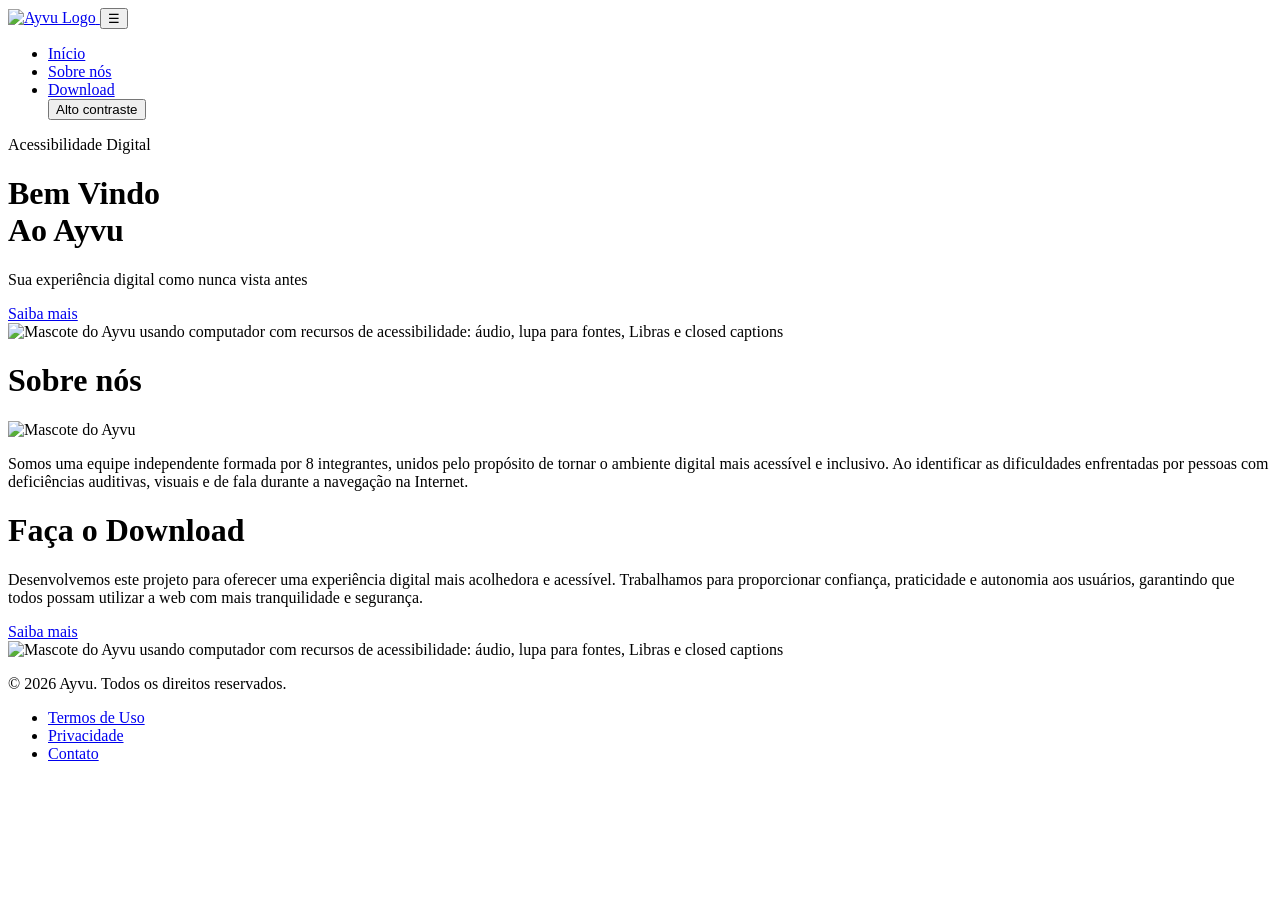
==== index.html @ 4005ec37 "Adiciona arquivo index.html com estrutura inicial do site Ayvu" ====
<!DOCTYPE html>
<html lang="pt-BR">
<head>
  <meta charset="UTF-8">
  <meta name="viewport" content="width=device-width, initial-scale=1.0">
  <title>Ayvu - Sua experiência digital como nunca vista antes</title>
  <meta name="description" content="Ayvu é a plataforma moderna que transforma sua experiência digital com acessibilidade completa.">
  <link rel="icon" type="image/png" href="assets/logo.png">
  
  <!-- Estilos -->
  <link rel="stylesheet" href="css/style.css">

  <!-- Script do tema de alto contraste -->
  <script src="javascript.js" defer></script>
</head>
<body>

  <!-- Barra de Navegação -->
  <header class="site-header">
    <nav class="navbar" aria-label="Navegação Principal">
      <a href="#" class="brand-link" aria-label="Página inicial Ayvu">
        <img src="assets/logo.png" alt="Ayvu Logo" class="brand-logo">
      </a>

      <!-- Botão Hambúrguer para Mobile -->
      <button class="mobile-toggle" aria-label="Abrir menu de navegação" id="mobile-toggle">
        &#9776;
      </button>

      <!-- Links do Menu -->
      <ul class="nav-links" id="nav-links">
        <li class="nav-item active"><a href="#inicio">Início</a></li>
        <li class="nav-item"><a href="#sobre">Sobre nós</a></li>
        <li class="nav-item"><a href="#download">Download</a></li>
        <button id="toggle-tema" type="button" aria-pressed="false">Alto contraste</button>
        </li>

      </ul>
    </nav>
  </header>

  <!-- Seção Principal / Hero -->
  <main class="hero-section" id="inicio">
    <div class="container">
      <div class="hero-grid">
        
        <!-- Conteúdo Textual -->
        <div class="hero-content">
          <span class="hero-badge">Acessibilidade Digital</span>
          <h1 class="hero-title">Bem Vindo<br>Ao Ayvu</h1>
          <p class="hero-subtitle">Sua experiência digital como nunca vista antes</p>
          <a href="#sobre" class="cta-button">Saiba mais</a>
        </div>

        <!-- Ilustração do Mascote -->
        <div class="hero-visual">
          <div class="mascot-wrapper">
            <img 
              src="assets/marcha_ayvu.png" 
              alt="Mascote do Ayvu usando computador com recursos de acessibilidade: áudio, lupa para fontes, Libras e closed captions" 
              class="mascot-image"
            >
          </div>
        </div>

      </div>
    </div>
  </main>

  <!-- Seção Sobre (fundo azul) -->
  <main class="hero-section sobre" id="sobre">
    <div class="container">
      <div class="hero-grid sobre-grid">

        <!-- Título -->
        <h1 class="hero-title">Sobre nós</h1>

        <!-- Imagem (substitua pelo arquivo desejado) -->
        <div class="hero-visual">
          <div class="mascot-wrapper">
            <img
              src="assets/mascot_tablet.png"
              alt="Mascote do Ayvu"
              class="mascot-image"
            >
          </div>
        </div>

        <!-- Texto para inserção -->
        <p class="hero-subtitle">Somos uma equipe independente formada por 8 integrantes, unidos pelo propósito de tornar o ambiente digital mais acessível e inclusivo. Ao identificar as dificuldades enfrentadas por pessoas com deficiências auditivas, visuais e de fala durante a navegação na Internet.</p>

      </div>
    </div>
  </main>

   <!-- Seção de Download / Hero -->
  <main class="hero-section" id="download">
    <div class="container">
      <div class="hero-grid">
        
        <!-- Conteúdo Textual -->
        <div class="hero-content">
          <h1 class="hero-title">Faça o Download</h1>
          <p class="hero-subtitle">Desenvolvemos este projeto para oferecer uma experiência digital mais acolhedora e acessível. Trabalhamos para proporcionar confiança, praticidade e autonomia aos usuários, garantindo que todos possam utilizar a web com mais tranquilidade e segurança.</p>
          <a href="#sobre" class="cta-button">Saiba mais</a>
        </div>

        <!-- Ilustração do Mascote -->
        <div class="hero-visual">
          <div class="mascot-wrapper">
            <img 
              src="assets/mascot_swing.png" 
              alt="Mascote do Ayvu usando computador com recursos de acessibilidade: áudio, lupa para fontes, Libras e closed captions" 
              class="mascot-image"
            >
          </div>
        </div>

      </div>
    </div>
  </main>

 
  <!-- Rodapé -->
  <footer class="site-footer">
    <div class="container footer-inner">
      <p class="footer-copy">&copy; 2026 Ayvu. Todos os direitos reservados.</p>
      <ul class="footer-links">
        <li><a href="#termos">Termos de Uso</a></li>
        <li><a href="#privacidade">Privacidade</a></li>
        <li><a href="#contato">Contato</a></li>
      </ul>
    </div>
  </footer>

  <!-- Script simples para toggle do menu mobile -->
  <script>
    const mobileToggle = document.getElementById('mobile-toggle');
    const navLinks = document.getElementById('nav-links');

    if (mobileToggle && navLinks) {
      mobileToggle.addEventListener('click', () => {
        navLinks.classList.toggle('show');
      });
    }
  </script>

</body>
</html>
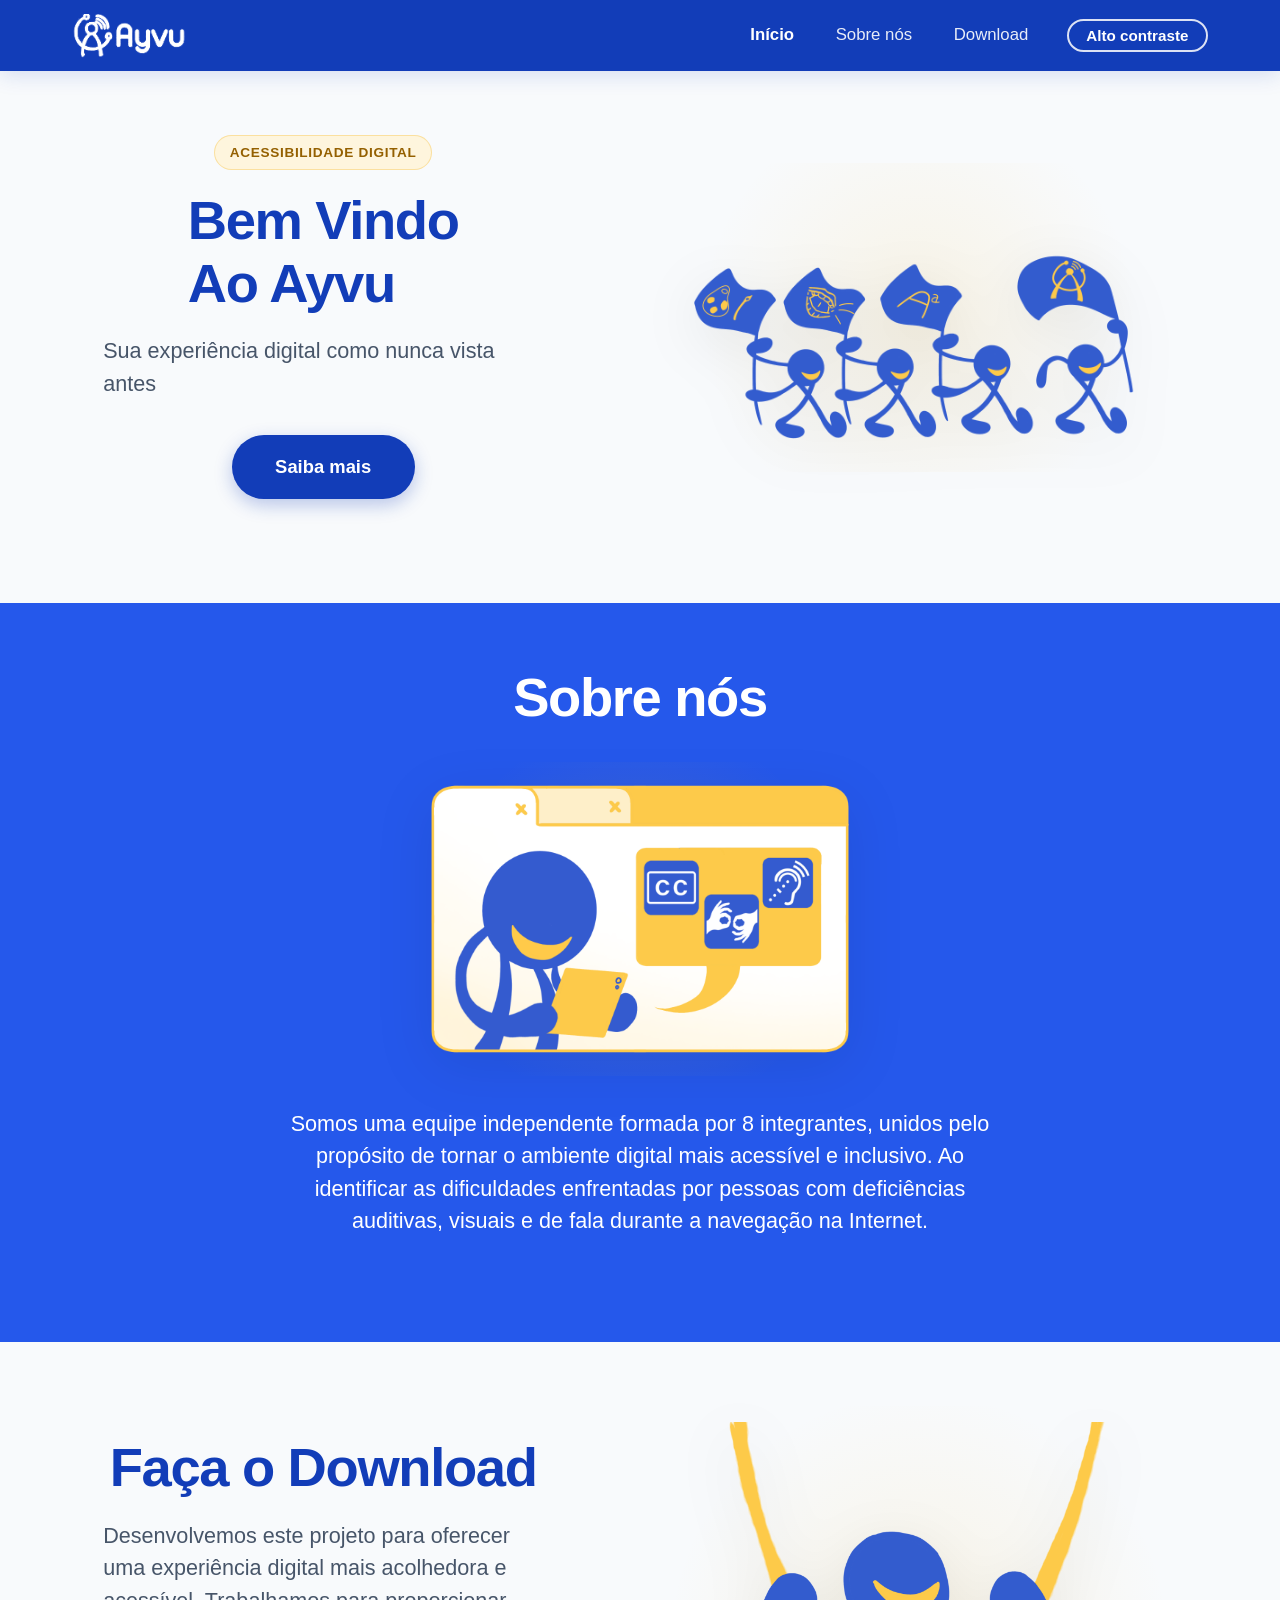
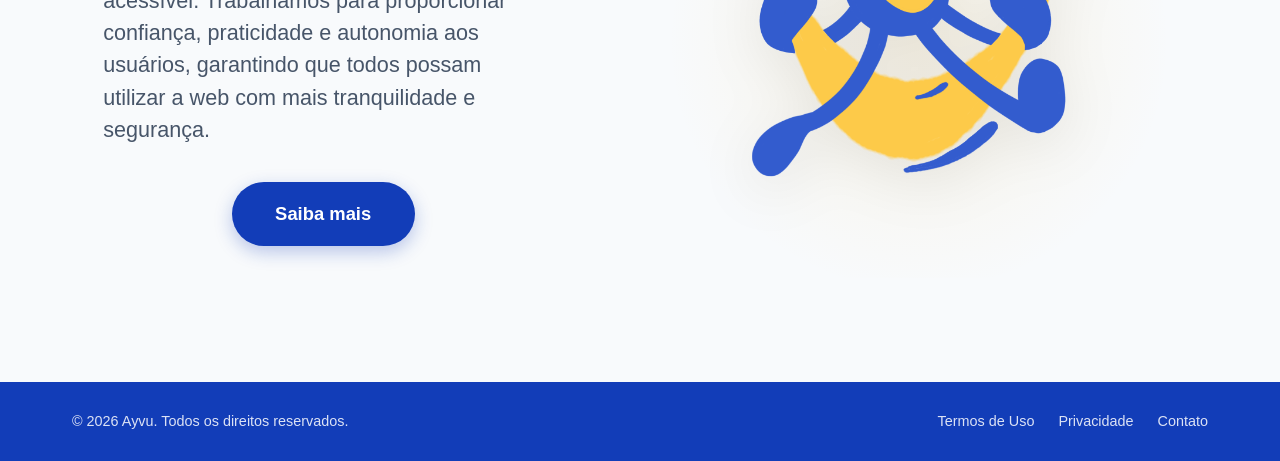
==== commit bb77b404: "adicionei novo caminho pro css, js e assets" ====
--- a/index.html
+++ b/index.html
@@ -5,13 +5,13 @@
   <meta name="viewport" content="width=device-width, initial-scale=1.0">
   <title>Ayvu - Sua experiência digital como nunca vista antes</title>
   <meta name="description" content="Ayvu é a plataforma moderna que transforma sua experiência digital com acessibilidade completa.">
-  <link rel="icon" type="image/png" href="assets/logo.png">
+  <link rel="icon" type="image/png" href="AYVU_site/assets/logo.png">
   
   <!-- Estilos -->
-  <link rel="stylesheet" href="css/style.css">
+  <link rel="stylesheet" href="AYVU_site/css/style.css">
 
   <!-- Script do tema de alto contraste -->
-  <script src="javascript.js" defer></script>
+  <script src="AYVU_site/javascript.js" defer></script>
 </head>
 <body>
 
@@ -19,7 +19,7 @@
   <header class="site-header">
     <nav class="navbar" aria-label="Navegação Principal">
       <a href="#" class="brand-link" aria-label="Página inicial Ayvu">
-        <img src="assets/logo.png" alt="Ayvu Logo" class="brand-logo">
+        <img src="AYVU_site/assets/logo.png" alt="Ayvu Logo" class="brand-logo">
       </a>
 
       <!-- Botão Hambúrguer para Mobile -->
@@ -32,7 +32,8 @@
         <li class="nav-item active"><a href="#inicio">Início</a></li>
         <li class="nav-item"><a href="#sobre">Sobre nós</a></li>
         <li class="nav-item"><a href="#download">Download</a></li>
-        <button id="toggle-tema" type="button" aria-pressed="false">Alto contraste</button>
+        <li class="nav-item">
+          <button id="toggle-tema" type="button" aria-pressed="false">Alto contraste</button>
         </li>
 
       </ul>
@@ -56,7 +57,7 @@
         <div class="hero-visual">
           <div class="mascot-wrapper">
             <img 
-              src="assets/marcha_ayvu.png" 
+              src="AYVU_site/assets/marcha_ayvu.png" 
               alt="Mascote do Ayvu usando computador com recursos de acessibilidade: áudio, lupa para fontes, Libras e closed captions" 
               class="mascot-image"
             >
@@ -79,7 +80,7 @@
         <div class="hero-visual">
           <div class="mascot-wrapper">
             <img
-              src="assets/mascot_tablet.png"
+              src="AYVU_site/assets/mascot_tablet.png"
               alt="Mascote do Ayvu"
               class="mascot-image"
             >
@@ -109,7 +110,7 @@
         <div class="hero-visual">
           <div class="mascot-wrapper">
             <img 
-              src="assets/mascot_swing.png" 
+              src="AYVU_site/assets/mascot_swing.png" 
               alt="Mascote do Ayvu usando computador com recursos de acessibilidade: áudio, lupa para fontes, Libras e closed captions" 
               class="mascot-image"
             >
--- a/AYVU_site/css/style.css
+++ b/AYVU_site/css/style.css
@@ -0,0 +1,532 @@
+/* =========================================================
+   Ayvu - Modern & Accessible Landing Page Stylesheet
+   ========================================================= */
+
+@import url('https://fonts.googleapis.com/css2?family=Plus+Jakarta+Sans:wght@400;500;600;700;800&display=swap');
+
+/* --- CSS Variables / Design Tokens --- */
+:root {
+  --primary-blue: #123db8;
+  --primary-hover: #0e2f94;
+  --primary-light: #2558eb;
+  --accent-yellow: #f6c043;
+  --accent-yellow-light: #fef5dd;
+  --text-dark: #0f172a;
+  --text-muted: #475569;
+  --text-white: #ffffff;
+  --bg-page: #f8fafc;
+  --border-light: #e2e8f0;
+  
+  --shadow-sm: 0 2px 4px rgba(0, 0, 0, 0.04);
+  --shadow-md: 0 8px 24px rgba(18, 61, 184, 0.08);
+  --shadow-lg: 0 16px 36px rgba(18, 61, 184, 0.12);
+  --shadow-btn: 0 6px 18px rgba(18, 61, 184, 0.28);
+  
+  --radius-sm: 8px;
+  --radius-md: 14px;
+  --radius-lg: 20px;
+  --radius-pill: 9999px;
+  
+  --transition: all 0.25s cubic-bezier(0.4, 0, 0.2, 1);
+}
+
+/* --- Base Reset & Box Sizing --- */
+*, *::before, *::after {
+  margin: 0;
+  padding: 0;
+  box-sizing: border-box;
+}
+
+html {
+  font-size: 16px;
+  scroll-behavior: smooth;
+  scroll-padding-top: 6.5rem;
+}
+
+body {
+  font-family: 'Plus Jakarta Sans', -apple-system, BlinkMacSystemFont, "Segoe UI", Roboto, sans-serif;
+  background-color: var(--bg-page);
+  color: var(--text);
+  transition: background .3s, color .3s;
+  line-height: 1.6;
+  min-height: 100vh;
+  display: flex;
+  flex-direction: column;
+  overflow-x: hidden;
+  -webkit-font-smoothing: antialiased;
+}
+
+/* --- Container --- */
+.container {
+  width: 100%;
+  max-width: 1200px;
+  margin: 0 auto;
+  padding: 0 2rem;
+}
+
+/* --- Navigation Header --- */
+.site-header {
+  background-color: var(--primary-blue);
+  color: var(--text-white);
+  box-shadow: 0 4px 20px rgba(18, 61, 184, 0.15);
+  position: sticky;
+  top: 0;
+  z-index: 1000;
+}
+
+.navbar {
+  display: flex;
+  align-items: center;
+  justify-content: space-between;
+  padding: 0.85rem 2rem;
+  max-width: 1200px;
+  margin: 0 auto;
+}
+
+.brand-link {
+  display: inline-flex;
+  align-items: center;
+  text-decoration: none;
+  transition: var(--transition);
+}
+
+.brand-link:hover {
+  opacity: 0.92;
+  transform: scale(1.02);
+}
+
+.brand-logo {
+  height: 44px;
+  width: auto;
+  display: block;
+  object-fit: contain;
+}
+
+/* Nav Links */
+.nav-links {
+  display: flex;
+  align-items: center;
+  list-style: none;
+  gap: 2.2rem;
+}
+
+.nav-item a {
+  color: rgba(255, 255, 255, 0.9);
+  text-decoration: none;
+  font-size: 1.05rem;
+  font-weight: 500;
+  position: relative;
+  padding: 0.4rem 0.2rem;
+  transition: var(--transition);
+}
+
+.nav-item a::after {
+  content: '';
+  position: absolute;
+  bottom: 0;
+  left: 0;
+  width: 0;
+  height: 2px;
+  background-color: var(--accent-yellow);
+  transition: width 0.25s ease;
+  border-radius: 2px;
+}
+
+.nav-item a:hover {
+  color: #ffffff;
+}
+
+.nav-item a:hover::after,
+.nav-item a.active::after {
+  width: 100%;
+}
+
+.nav-item.active a {
+  color: #ffffff;
+  font-weight: 600;
+}
+
+
+.nav-btn a::after {
+  display: none;
+}
+
+.nav-btn a:hover {
+  background: #ffffff;
+  color: var(--primary-blue);
+  border-color: #ffffff;
+  box-shadow: 0 4px 14px rgba(0, 0, 0, 0.15);
+  transform: translateY(-1px);
+}
+
+/* Mobile Toggle */
+.mobile-toggle {
+  display: none;
+  background: none;
+  border: none;
+  color: #ffffff;
+  font-size: 1.6rem;
+  cursor: pointer;
+  padding: 0.3rem;
+}
+
+/* --- Hero Section --- */
+.hero-section {
+  flex: 1;
+  padding: 4rem 0 6.5rem;
+  display: flex;
+  align-items: center;
+  position: relative;
+}
+
+.heri-section[sobre] {
+background-color: var(--primary-blue);
+color: var(--text-white);
+color:#0e2f94
+}
+
+.hero-grid {
+  display: grid;
+  grid-template-columns: 1fr 1.15fr;
+  align-items: center;
+  gap: 3.5rem;
+}
+
+/* Left Column: Text & CTA */
+.hero-content {
+  display: flex;
+  flex-direction: column;
+  align-items: center;
+}
+
+.hero-badge {
+  display: inline-flex;
+  align-items: center;
+  gap: 0.5rem;
+  background-color: var(--accent-yellow-light);
+  color: #946000;
+  font-size: 0.85rem;
+  font-weight: 700;
+  text-transform: uppercase;
+  letter-spacing: 0.05em;
+  padding: 0.35rem 0.9rem;
+  border-radius: var(--radius-pill);
+  margin-bottom: 1.25rem;
+  border: 1px solid rgba(246, 192, 67, 0.4);
+}
+
+.hero-title {
+  font-size: 3.4rem;
+  font-weight: 800;
+  line-height: 1.15;
+  color: var(--primary-blue);
+  margin-bottom: 1.25rem;
+  letter-spacing: -0.025em;
+}
+
+.hero-subtitle {
+  font-size: 1.35rem;
+  font-weight: 400;
+  color: var(--text-muted);
+  line-height: 1.5;
+  max-width: 440px;
+  margin-bottom: 2.2rem;
+}
+
+.cta-button {
+  display: inline-flex;
+  align-items: center;
+  justify-content: center;
+  background-color: var(--primary-blue);
+  color: var(--text-white);
+  text-decoration: none;
+  font-size: 1.15rem;
+  font-weight: 700;
+  padding: 0.95rem 2.6rem;
+  border-radius: var(--radius-pill);
+  box-shadow: var(--shadow-btn);
+  transition: var(--transition);
+  border: 2px solid transparent;
+  cursor: pointer;
+}
+
+.cta-button:hover {
+  background-color: var(--primary-hover);
+  transform: translateY(-3px);
+  box-shadow: 0 10px 24px rgba(18, 61, 184, 0.38);
+}
+
+.cta-button:active {
+  transform: translateY(-1px);
+}
+
+.section[id] {
+  scroll-margin-top: 6rem;
+}
+
+/* Right Column: Mascot Visual */
+.hero-visual {
+  display: flex;
+  justify-content: center;
+  align-items: center;
+  position: relative;
+}
+
+.mascot-wrapper {
+  position: relative;
+  width: 100%;
+  max-width: 540px;
+  border-radius: var(--radius-lg);
+  padding: 1rem;
+  background: radial-gradient(circle at center, rgba(246, 192, 67, 0.12) 0%, transparent 70%);
+  display: flex;
+  justify-content: center;
+  align-items: center;
+  transition: var(--transition);
+}
+
+.mascot-image {
+  width: 450px;
+  height: auto;
+  max-height: 440px;
+  object-fit: contain;
+  filter: drop-shadow(0 14px 28px rgba(0, 0, 0, 0.08));
+  transition: transform 0.4s ease;
+}
+
+.mascot-wrapper:hover .mascot-image {
+  transform: translateY(-4px) scale(1.01);
+}
+
+
+/* --- Footer --- */
+.site-footer {
+  background-color: var(--primary-blue);
+  color: rgba(255, 255, 255, 0.85);
+  padding: 1.75rem 0;
+  margin-top: auto;
+  font-size: 0.9rem;
+}
+
+.footer-inner {
+  display: flex;
+  justify-content: space-between;
+  align-items: center;
+}
+
+.footer-copy {
+  font-weight: 400;
+}
+
+.footer-links {
+  display: flex;
+  gap: 1.5rem;
+  list-style: none;
+}
+
+.footer-links a {
+  color: rgba(255, 255, 255, 0.85);
+  text-decoration: none;
+  transition: var(--transition);
+}
+
+.footer-links a:hover {
+  color: #ffffff;
+  text-decoration: underline;
+}
+
+/* --- Responsive Media Queries --- */
+@media (max-width: 960px) {
+  .hero-grid {
+    grid-template-columns: 1fr;
+    text-align: center;
+    gap: 2.5rem;
+  }
+  
+  .hero-content {
+    align-items: center;
+    justify-content: center;
+  }
+  
+  .hero-title {
+    font-size: 2.75rem;
+  }
+  
+  .hero-subtitle {
+    margin-left: auto;
+    margin-right: auto;
+  }
+  
+  .features-grid {
+    grid-template-columns: repeat(2, 1fr);
+  }
+}
+
+@media (max-width: 768px) {
+  .nav-links {
+    display: none;
+    position: absolute;
+    top: 100%;
+    left: 0;
+    width: 100%;
+    background-color: var(--primary-blue);
+    flex-direction: column;
+    padding: 1.5rem;
+    gap: 1.25rem;
+    box-shadow: 0 10px 20px rgba(0, 0, 0, 0.2);
+  }
+  
+  .nav-links.show {
+    display: flex;
+  }
+  
+  .mobile-toggle {
+    display: block;
+  }
+  
+  .hero-title {
+    font-size: 2.25rem;
+  }
+  
+  .hero-subtitle {
+    font-size: 1.15rem;
+  }
+  
+  .footer-inner {
+    flex-direction: column;
+    gap: 1rem;
+    text-align: center;
+  }
+}
+
+@media (max-width: 480px) {
+  .features-grid {
+    grid-template-columns: 1fr;
+  }
+  
+  .cta-button {
+    width: 100%;
+    padding: 0.9rem 1.5rem;
+  }
+}
+
+
+/* =========================================================
+   Seção "Sobre" (fundo azul) - centralizada
+   ========================================================= */
+.hero-section.sobre {
+  background-color: var(--primary-light); /* #2558eb */
+  color: var(--text-white);
+}
+
+.sobre-grid {
+  grid-template-columns: 1fr;
+  justify-items: center;
+  text-align: center;
+  gap: 2rem;
+}
+
+.sobre .hero-title,
+.sobre .hero-subtitle {
+  color: var(--text-white);
+}
+
+.sobre .hero-title {
+  margin-bottom: 0;
+}
+
+.sobre .hero-subtitle {
+  max-width: 720px;
+  margin: 0 auto;
+}
+
+.sobre .mascot-image {
+  max-width: 100%;
+  border-radius: var(--radius-md);
+}
+
+/* =========================================================
+   Botão de Alto Contraste
+   ========================================================= */
+#toggle-tema {
+  background: transparent;
+  color: #ffffff;
+  border: 2px solid rgba(255, 255, 255, 0.85);
+  border-radius: var(--radius-pill);
+  padding: 0.4rem 1.1rem;
+  font-family: inherit;
+  font-size: 0.95rem;
+  font-weight: 600;
+  cursor: pointer;
+  transition: var(--transition);
+}
+
+#toggle-tema:hover,
+#toggle-tema[aria-pressed="true"] {
+  background: var(--accent-yellow);
+  color: var(--text-dark);
+  border-color: var(--accent-yellow);
+}
+
+#toggle-tema:focus-visible {
+  outline: 3px solid var(--accent-yellow);
+  outline-offset: 3px;
+}
+
+/* =========================================================
+   Tema Escuro / Alto Contraste
+   (ativado por <html data-theme="dark">)
+   ========================================================= */
+:root[data-theme="dark"] {
+  color-scheme: dark;
+  --bg-page: #1f2226;          /* cinza escuro no lugar do branco */
+  --text-dark: #ffffff;
+  --text-muted: #f1f5f9;       /* texto secundário claro */
+  --border-light: #475569;
+}
+
+:root[data-theme="dark"] body {
+  background-color: var(--bg-page);
+  color: #ffffff;
+}
+
+/* Títulos: azul escuro não tem contraste no fundo escuro -> amarelo da paleta */
+:root[data-theme="dark"] .hero-title {
+  color: var(--accent-yellow);
+}
+
+/* Seção azul mantém branco sobre azul */
+:root[data-theme="dark"] .sobre .hero-title,
+:root[data-theme="dark"] .sobre .hero-subtitle {
+  color: #ffffff;
+}
+
+:root[data-theme="dark"] .hero-badge {
+  background-color: rgba(246, 192, 67, 0.15);
+  color: var(--accent-yellow);
+  border-color: var(--accent-yellow);
+}
+
+/* Botões: amarelo com texto escuro para contraste */
+:root[data-theme="dark"] .cta-button {
+  background-color: var(--accent-yellow);
+  color: #0f172a;
+  box-shadow: 0 6px 18px rgba(246, 192, 67, 0.25);
+}
+
+:root[data-theme="dark"] .cta-button:hover {
+  background-color: #ffd36b;
+  box-shadow: 0 10px 24px rgba(246, 192, 67, 0.4);
+}
+
+:root[data-theme="dark"] .cta-button:focus-visible,
+:root[data-theme="dark"] a:focus-visible {
+  outline: 3px solid #ffffff;
+  outline-offset: 3px;
+}
+
+/* Imagens com fundo branco opaco ficam como "cartão" arredondado */
+:root[data-theme="dark"] .mascot-image {
+  border-radius: var(--radius-md);
+  filter: none;
+}
